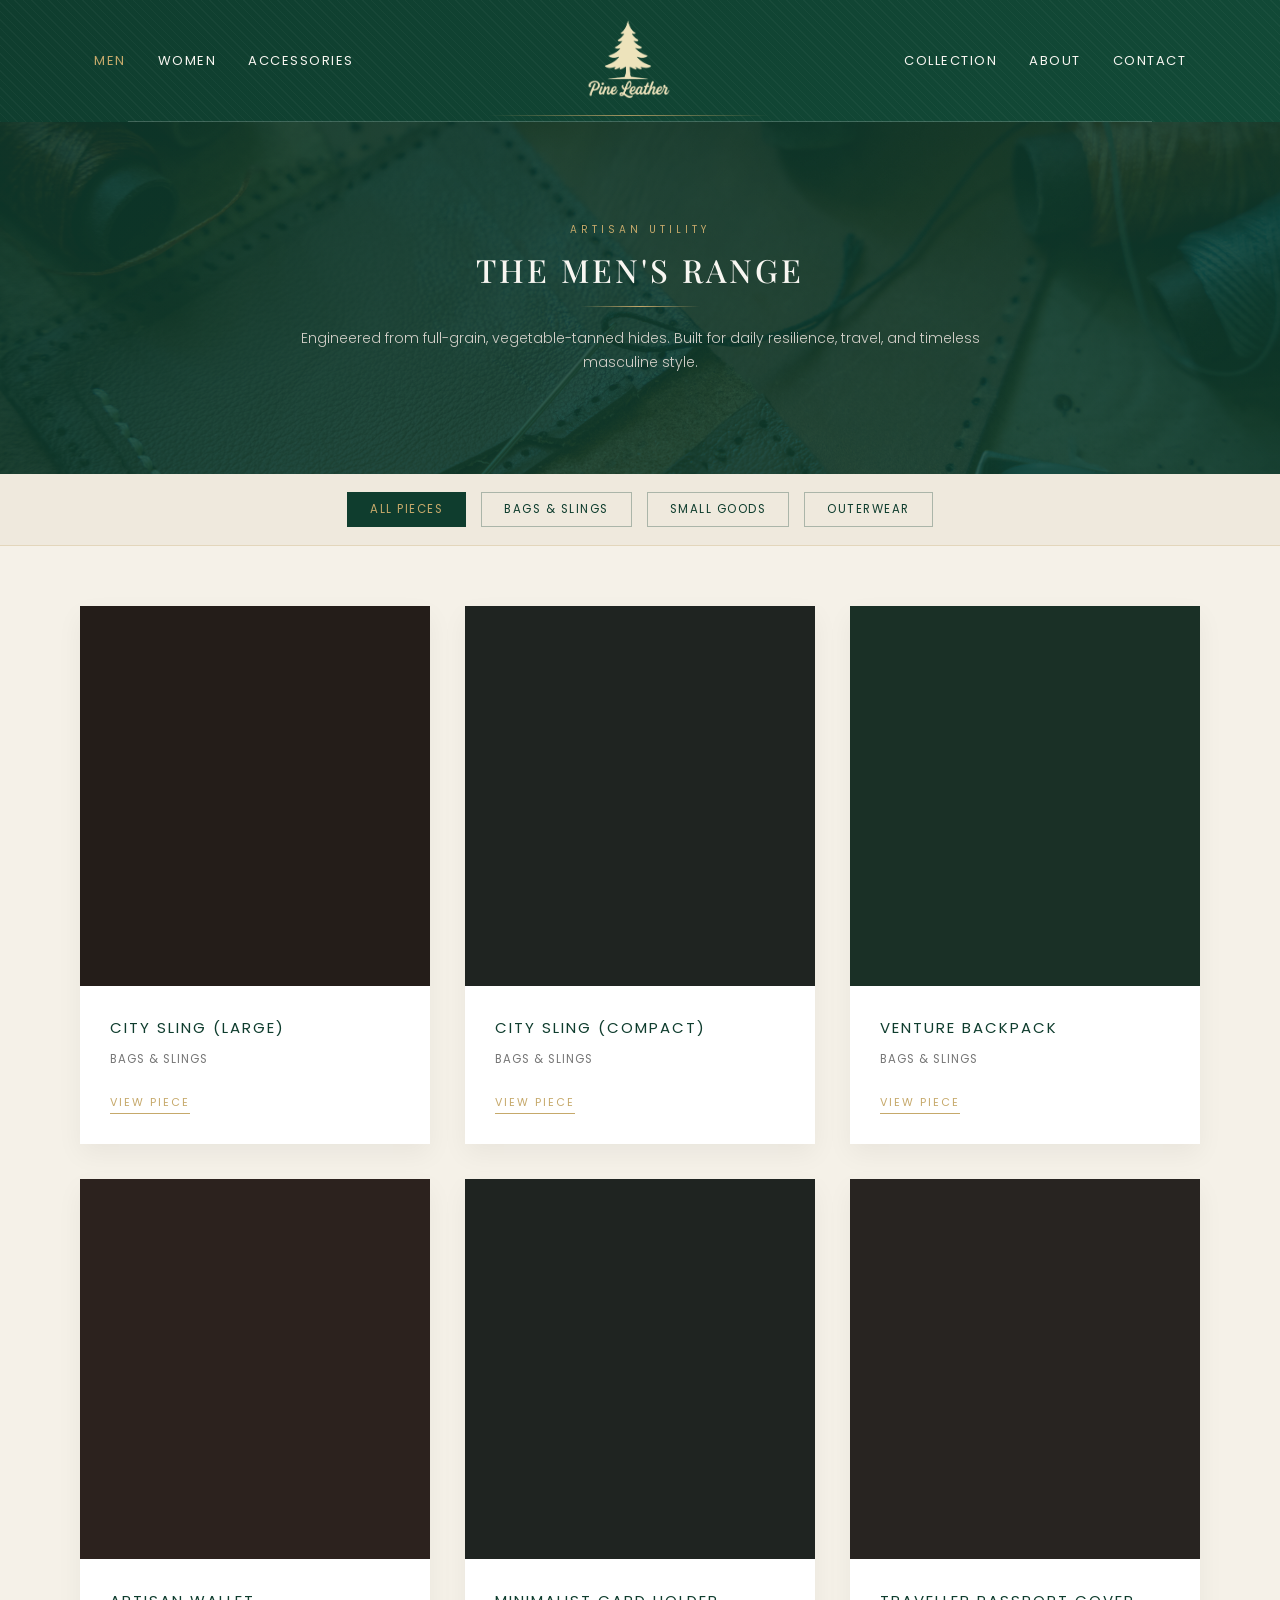
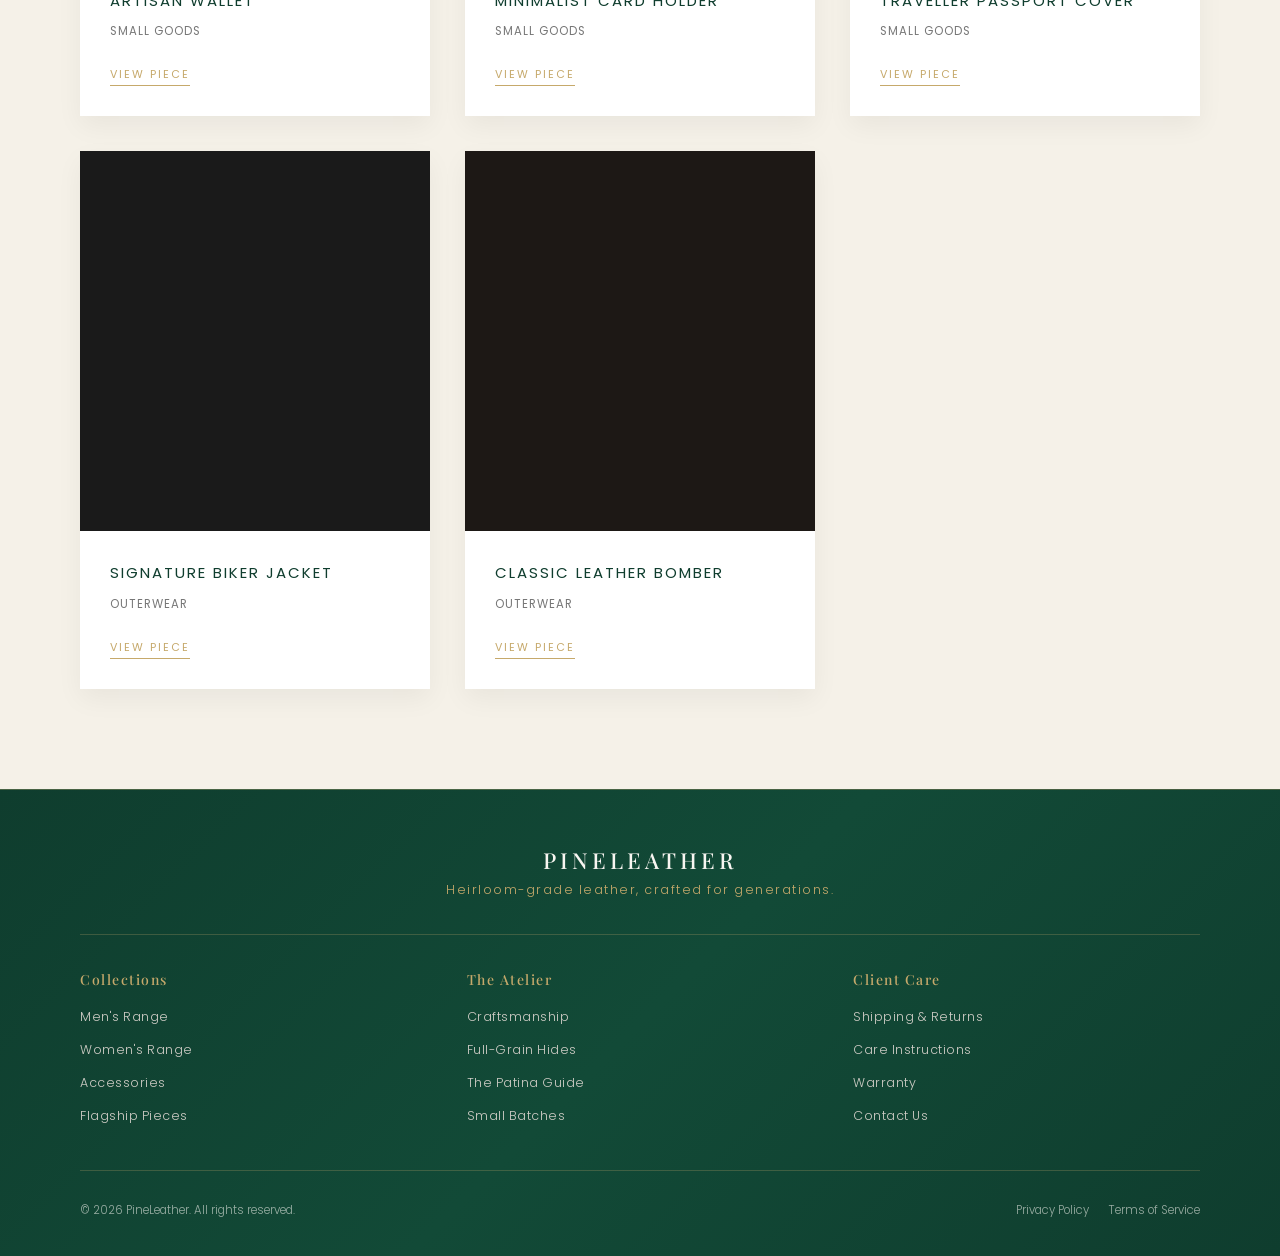
==== mens.html @ bf188aeb "Add files via upload" ====
<!DOCTYPE html>
<html lang="en">
<head>
    <meta charset="UTF-8">
    <title>Men's Collection | PineLeather</title>

    <!-- Favicon -->
    <link rel="icon" type="image/png" href="favicon.png">

    <!-- Google Fonts -->
    <link href="https://fonts.googleapis.com/css2?family=Playfair+Display:wght@500&family=Poppins:wght@300;400;500&display=swap" rel="stylesheet">

    <!-- CSS -->
    <link rel="stylesheet" href="style.css">
</head>
<body>

    <!-- NAVBAR WITH MEGA-MENUS -->
    <nav class="navbar">
        <div class="nav-left">
            <!-- Men Dropdown Menu -->
            <div class="nav-item-dropdown">
                <a href="mens.html" class="nav-main-link" style="color: #C6A96B;">Men</a>
                <div class="megamenu">
                    <div class="megamenu-container">
                        <div class="megamenu-col">
                            <h4>Bags & Slings</h4>
                            <ul>
                                <li><a href="mens.html">City Slings (Large & Compact)</a></li>
                                <li><a href="mens.html">Venture Backpacks</a></li>
                            </ul>
                        </div>
                        <div class="megamenu-col">
                            <h4>Small Goods</h4>
                            <ul>
                                <li><a href="mens.html">Artisan Wallets</a></li>
                                <li><a href="mens.html">Card Holders</a></li>
                                <li><a href="mens.html">Passport Covers</a></li>
                            </ul>
                        </div>
                        <div class="megamenu-col">
                            <h4>Outerwear</h4>
                            <ul>
                                <li><a href="mens.html">Signature Biker Jackets</a></li>
                                <li><a href="mens.html">Classic Bomber Jackets</a></li>
                            </ul>
                        </div>
                    </div>
                </div>
            </div>

            <!-- Women Dropdown Menu -->
            <div class="nav-item-dropdown">
                <a href="#" class="nav-main-link">Women</a>
                <div class="megamenu">
                    <div class="megamenu-container">
                        <div class="megamenu-col">
                            <h4>Bags & Purses</h4>
                            <ul>
                                <li><a href="#">City Slings (Compact)</a></li>
                                <li><a href="#">Leather Purses</a></li>
                                <li><a href="#">Evening Clutches</a></li>
                            </ul>
                        </div>
                        <div class="megamenu-col">
                            <h4>Accessories</h4>
                            <ul>
                                <li><a href="#">Leather Belts</a></li>
                                <li><a href="#">Keyrings & Charms</a></li>
                                <li><a href="#">Tech Sleeves</a></li>
                            </ul>
                        </div>
                        <div class="megamenu-col">
                            <h4>Collections</h4>
                            <ul>
                                <li><a href="#">The Voyage Edit</a></li>
                                <li><a href="#">Everyday Essentials</a></li>
                            </ul>
                        </div>
                    </div>
                </div>
            </div>

            <!-- Accessories Dropdown Menu -->
            <div class="nav-item-dropdown">
                <a href="#" class="nav-main-link">Accessories</a>
                <div class="megamenu">
                    <div class="megamenu-container">
                        <div class="megamenu-col">
                            <h4>Small Goods</h4>
                            <ul>
                                <li><a href="#">Artisan Wallets</a></li>
                                <li><a href="#">Card Holders</a></li>
                                <li><a href="#">Passport Covers</a></li>
                            </ul>
                        </div>
                        <div class="megamenu-col">
                            <h4>Hardware & Details</h4>
                            <ul>
                                <li><a href="#">Leather Belts</a></li>
                                <li><a href="#">Keyrings & Charms</a></li>
                                <li><a href="#">Tech Sleeves</a></li>
                            </ul>
                        </div>
                    </div>
                </div>
            </div>
        </div>

        <div class="nav-center">
            <a href="index.html"><img src="tralogo.png" class="logo"></a>
        </div>

        <div class="nav-right">
            <!-- Collections Dropdown Menu -->
            <div class="nav-item-dropdown">
                <a href="index.html" class="nav-main-link">Collection</a>
                <div class="megamenu">
                    <div class="megamenu-container">
                        <div class="megamenu-col">
                            <h4>Curated Worlds</h4>
                            <ul>
                                <li><a href="index.html">Travel & Voyage</a></li>
                                <li><a href="index.html">Work & Executive</a></li>
                                <li><a href="index.html">Everyday & Outerwear</a></li>
                            </ul>
                        </div>
                        <div class="megamenu-col">
                            <h4>Shop by Piece</h4>
                            <ul>
                                <li><a href="mens.html">Slings & Purses</a></li>
                                <li><a href="mens.html">Wallets & Small Goods</a></li>
                                <li><a href="mens.html">Jackets & Backpacks</a></li>
                            </ul>
                        </div>
                    </div>
                </div>
            </div>

            <a href="index.html" class="nav-main-link">About</a>
            <a href="index.html" class="nav-main-link">Contact</a>
        </div>
    </nav>

    <!-- CATEGORY HERO BANNER -->
    <header class="category-hero">
        <div class="category-hero-content">
            <span class="craft-subtitle">ARTISAN UTILITY</span>
            <h1 class="category-title">THE MEN'S RANGE</h1>
            <div class="motto-divider" style="margin: 15px auto 20px auto;"></div>
            <p>Engineered from full-grain, vegetable-tanned hides. Built for daily resilience, travel, and timeless masculine style.</p>
        </div>
    </header>

    <!-- FILTER BAR / SUB-NAVIGATION -->
    <div class="filter-bar">
        <div class="filter-container">
            <button class="filter-btn active" onclick="filterProducts('all', this)">All Pieces</button>
            <button class="filter-btn" onclick="filterProducts('bags', this)">Bags & Slings</button>
            <button class="filter-btn" onclick="filterProducts('small-goods', this)">Small Goods</button>
            <button class="filter-btn" onclick="filterProducts('outerwear', this)">Outerwear</button>
        </div>
    </div>

    <!-- MEN'S PRODUCTS CATALOG SECTION -->
    <section class="featured-section" style="padding-top: 60px;">
        <div class="mens-catalog-grid" id="productGrid">
            
            <!-- Item 1: City Sling Large -->
            <div class="product-card" data-category="bags">
                <div class="product-img-box" style="background-color: #241D19;"></div>
                <div class="product-info">
                    <h3>CITY SLING (LARGE)</h3>
                    <p class="product-cat">Bags & Slings</p>
                    <a href="#" class="product-link">View Piece</a>
                </div>
            </div>

            <!-- Item 2: City Sling Compact -->
            <div class="product-card" data-category="bags">
                <div class="product-img-box" style="background-color: #1F2421;"></div>
                <div class="product-info">
                    <h3>CITY SLING (COMPACT)</h3>
                    <p class="product-cat">Bags & Slings</p>
                    <a href="#" class="product-link">View Piece</a>
                </div>
            </div>

            <!-- Item 3: Venture Backpack -->
            <div class="product-card" data-category="bags">
                <div class="product-img-box" style="background-color: #1A3026;"></div>
                <div class="product-info">
                    <h3>VENTURE BACKPACK</h3>
                    <p class="product-cat">Bags & Slings</p>
                    <a href="#" class="product-link">View Piece</a>
                </div>
            </div>

            <!-- Item 4: Artisan Wallet -->
            <div class="product-card" data-category="small-goods">
                <div class="product-img-box" style="background-color: #2C221E;"></div>
                <div class="product-info">
                    <h3>ARTISAN WALLET</h3>
                    <p class="product-cat">Small Goods</p>
                    <a href="#" class="product-link">View Piece</a>
                </div>
            </div>

            <!-- Item 5: Card Holder -->
            <div class="product-card" data-category="small-goods">
                <div class="product-img-box" style="background-color: #1F2421;"></div>
                <div class="product-info">
                    <h3>MINIMALIST CARD HOLDER</h3>
                    <p class="product-cat">Small Goods</p>
                    <a href="#" class="product-link">View Piece</a>
                </div>
            </div>

            <!-- Item 6: Passport Cover -->
            <div class="product-card" data-category="small-goods">
                <div class="product-img-box" style="background-color: #282421;"></div>
                <div class="product-info">
                    <h3>TRAVELLER PASSPORT COVER</h3>
                    <p class="product-cat">Small Goods</p>
                    <a href="#" class="product-link">View Piece</a>
                </div>
            </div>

            <!-- Item 7: Signature Biker Jacket -->
            <div class="product-card" data-category="outerwear">
                <div class="product-img-box" style="background-color: #1A1A1A;"></div>
                <div class="product-info">
                    <h3>SIGNATURE BIKER JACKET</h3>
                    <p class="product-cat">Outerwear</p>
                    <a href="#" class="product-link">View Piece</a>
                </div>
            </div>

            <!-- Item 8: Classic Leather Bomber -->
            <div class="product-card" data-category="outerwear">
                <div class="product-img-box" style="background-color: #1D1815;"></div>
                <div class="product-info">
                    <h3>CLASSIC LEATHER BOMBER</h3>
                    <p class="product-cat">Outerwear</p>
                    <a href="#" class="product-link">View Piece</a>
                </div>
            </div>

        </div>
    </section>

    <!-- FOOTER -->
    <footer class="site-footer">
        <div class="footer-container">
            <div class="footer-brand-center">
                <h3 class="footer-brand-title">PINELEATHER</h3>
                <p class="footer-tagline">Heirloom-grade leather, crafted for generations.</p>
            </div>

            <div class="footer-divider"></div>

            <div class="footer-links-grid">
                <div class="footer-col">
                    <h4>Collections</h4>
                    <ul>
                        <li><a href="mens.html">Men's Range</a></li>
                        <li><a href="#">Women's Range</a></li>
                        <li><a href="#">Accessories</a></li>
                        <li><a href="index.html">Flagship Pieces</a></li>
                    </ul>
                </div>
                <div class="footer-col">
                    <h4>The Atelier</h4>
                    <ul>
                        <li><a href="index.html">Craftsmanship</a></li>
                        <li><a href="index.html">Full-Grain Hides</a></li>
                        <li><a href="index.html">The Patina Guide</a></li>
                        <li><a href="index.html">Small Batches</a></li>
                    </ul>
                </div>
                <div class="footer-col">
                    <h4>Client Care</h4>
                    <ul>
                        <li><a href="#">Shipping & Returns</a></li>
                        <li><a href="#">Care Instructions</a></li>
                        <li><a href="#">Warranty</a></li>
                        <li><a href="#">Contact Us</a></li>
                    </ul>
                </div>
            </div>

            <div class="footer-divider"></div>

            <div class="footer-bottom">
                <p>&copy; 2026 PineLeather. All rights reserved.</p>
                <div class="footer-legal-links">
                    <a href="#">Privacy Policy</a>
                    <a href="#">Terms of Service</a>
                </div>
            </div>
        </div>
    </footer>

    <!-- FILTER SCRIPT -->
    <script>
        function filterProducts(category, button) {
            const buttons = document.querySelectorAll('.filter-btn');
            buttons.forEach(btn => btn.classList.remove('active'));
            button.classList.add('active');

            const cards = document.querySelectorAll('.product-card');
            cards.forEach(card => {
                if (category === 'all' || card.getAttribute('data-category') === category) {
                    card.style.display = 'block';
                } else {
                    card.style.display = 'none';
                }
            });
        }
    </script>

</body>
</html>
---- style.css ----
body {
    margin: 0;
    font-family: 'Poppins', sans-serif;
    background-color: #F5F1E8; /* warm cream */
    color: #0F3D2E;
}

/* NAVBAR */
.navbar {
    display: flex;
    align-items: center;
    justify-content: space-between;
    padding: 12px 80px;
    
    /* Keeps navbar at the top while scrolling */
    position: sticky;
    top: 0;
    z-index: 1000;

    /* Emerald gradient base */
    background: linear-gradient(
        135deg,
        #0F3D2E 0%,
        #124A37 50%,
        #0F3D2E 100%
    );

    /* Subtle texture overlay */
    background-image:
        linear-gradient(135deg, #0F3D2E, #124A37),
        repeating-linear-gradient(
            45deg,
            rgba(255,255,255,0.03) 0px,
            rgba(255,255,255,0.03) 1px,
            transparent 1px,
            transparent 6px
        );

    background-blend-mode: overlay;
}

/* NAV LINKS */
.nav-main-link {
    margin: 0 14px;
    text-decoration: none;
    color: #F8F6F1; /* light cream text */
    font-size: 13px;
    letter-spacing: 1.5px;
    text-transform: uppercase;
    transition: all 0.3s ease;
    display: inline-block;
    padding: 8px 0;
}

.nav-main-link:hover {
    color: #C6A96B; /* soft gold hover */
}

/* LOGO */
.nav-center {
    text-align: center;
    position: relative;
}

.logo {
    width: 125px; /* Midpoint between 100px and 150px */
    display: block;
    margin: -9px auto; /* Locks the navbar to its original height */

    /* Gold / cream tint applied */
    filter: brightness(0) invert(85%) sepia(20%) saturate(300%) hue-rotate(10deg);
}

/* GOLD LINE UNDER LOGO */
.nav-center::after {
    content: "";
    position: absolute;
    left: 50%;
    transform: translateX(-50%);
    bottom: -6px;

    width: 280px;
    height: 1px;

    background: linear-gradient(
        to right,
        transparent,
        #C6A96B,
        transparent
    );

    opacity: 0.8;
}

/* SUBTLE DIVIDER */
.navbar::after {
    content: "";
    position: absolute;
    left: 10%;
    right: 10%;
    bottom: 0;
    height: 1px;
    background-color: rgba(255, 255, 255, 0.2);
}

/* LUXURY MEGAMENU STYLING */
.nav-item-dropdown {
    position: relative;
    display: inline-block;
}

.megamenu {
    position: absolute;
    top: 100%;
    left: 0;
    transform: translateY(10px);
    width: 520px;
    background: linear-gradient(
        135deg,
        #0F3D2E 0%,
        #124A37 100%
    );
    border: 1px solid rgba(198, 169, 107, 0.35);
    box-shadow: 0 20px 40px rgba(0, 0, 0, 0.4);
    padding: 30px;
    opacity: 0;
    visibility: hidden;
    transition: all 0.35s ease;
    z-index: 2000;
}

.nav-right .nav-item-dropdown .megamenu {
    left: auto;
    right: 0;
}

.nav-item-dropdown:hover .megamenu {
    opacity: 1;
    visibility: visible;
    transform: translateY(0);
}

.megamenu-container {
    display: flex;
    justify-content: space-between;
    gap: 30px;
    text-align: left;
}

.megamenu-col {
    flex: 1;
}

/* Megamenu header font set to Poppins for natural looking & symbol */
.megamenu-col h4 {
    font-family: 'Poppins', sans-serif;
    font-weight: 500;
    font-size: 12px;
    letter-spacing: 1px;
    color: #C6A96B;
    margin: 0 0 12px 0;
    text-transform: uppercase;
}

.megamenu-col ul {
    list-style: none;
    padding: 0;
    margin: 0;
}

.megamenu-col ul li {
    margin-bottom: 8px;
}

.megamenu-col ul li a {
    text-decoration: none;
    color: #F8F6F1;
    font-size: 12px;
    letter-spacing: 0.5px;
    font-weight: 300;
    transition: color 0.3s ease;
    display: block;
}

.megamenu-col ul li a:hover {
    color: #C6A96B;
}

/* BANNER SLIDER */
.banner-space {
    height: 80vh; /* approx 1920x800 feel */
    background-color: #000;
    position: relative;
    overflow: hidden;
}

.slider-track {
    display: flex;
    width: 100%;
    height: 100%;
    transition: transform 0.7s ease-in-out;
}

.slide {
    min-width: 100%;
    height: 100%;
}

.slide img {
    width: 100%;
    height: 100%;
    object-fit: cover;
    display: block;
}

/* SLIDER ARROWS */
.slider-btn {
    position: absolute;
    top: 50%;
    transform: translateY(-50%);
    background-color: rgba(15, 61, 46, 0.65);
    color: #F8F6F1;
    border: 1px solid rgba(198, 169, 107, 0.5);
    width: 44px;
    height: 44px;
    cursor: pointer;
    font-size: 18px;
    transition: all 0.3s ease;
    z-index: 10;
}

.slider-btn:hover {
    background-color: #C6A96B;
    color: #0F3D2E;
}

.slider-btn.prev {
    left: 25px;
}

.slider-btn.next {
    right: 25px;
}

/* SLIDER DOTS */
.slider-dots {
    position: absolute;
    bottom: 22px;
    left: 50%;
    transform: translateX(-50%);
    display: flex;
    gap: 12px;
    z-index: 10;
}

.dot {
    width: 10px;
    height: 10px;
    border-radius: 50%;
    background-color: rgba(248, 246, 241, 0.4);
    border: 1px solid #C6A96B;
    cursor: pointer;
    transition: all 0.3s ease;
}

.dot.active,
.dot:hover {
    background-color: #C6A96B;
    transform: scale(1.2);
}

/* STATIC LEATHER BANNER SECTION */
.leather-section {
    padding: 140px 20px;
    margin-top: 40px;
    
    background: linear-gradient(rgba(0, 0, 0, 0.45), rgba(0, 0, 0, 0.45)),
                url('leather-bg.jpg') center/cover no-repeat;

    display: flex;
    justify-content: center;
    align-items: center;
}

/* WHITE BOX */
.leather-box {
    background: #ffffff;
    padding: 40px 50px;
    max-width: 600px;
    text-align: center;
    box-shadow: 0 10px 30px rgba(0, 0, 0, 0.08);
}

/* HEADING */
.leather-box h2 {
    font-family: 'Poppins', sans-serif;
    font-weight: 400;
    font-size: 26px;
    letter-spacing: 3px;
    margin-bottom: 15px;
    color: #0F3D2E;
}

/* LINE */
.leather-line {
    width: 60px;
    height: 1px;
    background-color: #C6A96B;
    margin: 0 auto 20px auto;
}

/* PARAGRAPH */
.leather-box p {
    font-size: 14px;
    color: #555;
    line-height: 1.7;
}

/* MOTTO & 3-PILLAR CRAFTSMANSHIP SECTION */
.craft-section {
    padding: 80px 80px;
    background-color: #F5F1E8;
    text-align: center;
}

.craft-header {
    margin-bottom: 50px;
}

.craft-subtitle {
    display: block;
    font-size: 10px;
    letter-spacing: 4px;
    color: #C6A96B;
    margin-bottom: 10px;
    text-transform: uppercase;
}

.motto-title {
    font-family: 'Playfair Display', serif;
    font-weight: 500;
    font-size: 24px;
    letter-spacing: 3px;
    color: #0F3D2E;
    margin: 0 0 16px 0;
}

.motto-divider {
    width: 120px;
    height: 1px;
    margin: 0 auto;
    background: linear-gradient(
        to right,
        transparent,
        #C6A96B,
        transparent
    );
}

.pillars-grid {
    display: flex;
    justify-content: center;
    align-items: stretch;
    max-width: 1100px;
    margin: 0 auto;
}

.pillar {
    flex: 1;
    padding: 10px 45px;
    position: relative;
}

.pillar:not(:last-child)::after {
    content: "";
    position: absolute;
    right: 0;
    top: 15%;
    bottom: 15%;
    width: 1px;
    background-color: rgba(198, 169, 107, 0.45);
}

.pillar-num {
    display: block;
    font-family: 'Playfair Display', serif;
    font-size: 18px;
    color: #C6A96B;
    letter-spacing: 2px;
    margin-bottom: 12px;
}

.pillar h3 {
    font-family: 'Poppins', sans-serif;
    font-weight: 400;
    font-size: 14px;
    letter-spacing: 2px;
    color: #0F3D2E;
    margin: 0 0 12px 0;
}

.pillar p {
    font-size: 13px;
    color: #555;
    line-height: 1.7;
    margin: 0;
    font-weight: 300;
}

/* FEATURED COLLECTIONS SECTION */
.collections-section {
    padding: 90px 80px;
    background-color: #F8F5EE;
    text-align: center;
}

.collections-header {
    margin-bottom: 55px;
}

.collections-grid {
    display: flex;
    justify-content: center;
    gap: 30px;
    max-width: 1150px;
    margin: 0 auto;
}

.collection-card {
    flex: 1;
    height: 520px;
    position: relative;
    overflow: hidden;
    box-shadow: 0 12px 30px rgba(0, 0, 0, 0.08);
    cursor: pointer;
}

.collection-img-box {
    width: 100%;
    height: 100%;
    position: relative;
    transition: transform 0.6s ease;
}

.collection-card:hover .collection-img-box {
    transform: scale(1.04);
}

.collection-img-box img {
    width: 100%;
    height: 100%;
    object-fit: cover;
    display: block;
}

.collection-card::after {
    content: "";
    position: absolute;
    inset: 0;
    background: linear-gradient(
        to top,
        rgba(15, 61, 46, 0.85) 0%,
        rgba(15, 61, 46, 0.2) 60%,
        transparent 100%
    );
}

.collection-overlay-content {
    position: absolute;
    bottom: 0;
    left: 0;
    right: 0;
    padding: 35px;
    z-index: 2;
    text-align: left;
}

.collection-overlay-content h3 {
    font-family: 'Playfair Display', serif;
    font-weight: 500;
    font-size: 21px;
    letter-spacing: 1.5px;
    color: #F8F6F1;
    margin: 0 0 14px 0;
}

.collection-link {
    display: inline-block;
    font-size: 11px;
    letter-spacing: 2px;
    text-transform: uppercase;
    color: #C6A96B;
    text-decoration: none;
    transition: color 0.3s ease;
}

.collection-link:hover {
    color: #F8F6F1;
}

/* FEATURED PRODUCTS SECTION */
.featured-section {
    padding: 90px 80px 100px 80px;
    background-color: #F5F1E8;
    text-align: center;
}

.featured-header {
    margin-bottom: 60px;
}

.product-grid {
    display: flex;
    justify-content: center;
    gap: 35px;
    max-width: 1150px;
    margin: 0 auto;
}

.product-card {
    flex: 1;
    background: #ffffff;
    box-shadow: 0 10px 25px rgba(0, 0, 0, 0.05);
    text-align: left;
    transition: transform 0.4s ease;
}

.product-card:hover {
    transform: translateY(-6px);
}

.product-img-box {
    width: 100%;
    height: 380px;
    position: relative;
    overflow: hidden;
}

.product-img-box img {
    width: 100%;
    height: 100%;
    object-fit: cover;
    display: block;
}

.product-info {
    padding: 30px;
}

.product-info h3 {
    font-family: 'Poppins', sans-serif;
    font-weight: 400;
    font-size: 15px;
    letter-spacing: 2px;
    color: #0F3D2E;
    margin: 0 0 6px 0;
}

.product-cat {
    font-size: 11.5px;
    color: #777;
    letter-spacing: 1px;
    margin-bottom: 20px;
    text-transform: uppercase;
}

.product-link {
    display: inline-block;
    font-size: 11px;
    letter-spacing: 2px;
    text-transform: uppercase;
    color: #C6A96B;
    text-decoration: none;
    border-bottom: 1px solid #C6A96B;
    padding-bottom: 2px;
    transition: color 0.3s ease;
}

.product-link:hover {
    color: #0F3D2E;
}

/* VIEW ALL COLLECTIONS BUTTON */
.view-all-Wrapper {
    margin-top: 65px;
}

.btn-collections {
    display: inline-block;
    padding: 15px 42px;
    font-size: 11.5px;
    letter-spacing: 2.5px;
    text-transform: uppercase;
    text-decoration: none;
    color: #0F3D2E;
    border: 1px solid #0F3D2E;
    background-color: transparent;
    transition: all 0.35s ease;
}

.btn-collections:hover {
    background-color: #0F3D2E;
    color: #C6A96B;
    border-color: #0F3D2E;
}

/* MAGAZINE-STYLE EDITORIAL SPLIT SECTION */
.editorial-section {
    padding: 110px 80px;
    background-color: #F8F5EE;
}

.editorial-container {
    display: flex;
    align-items: center;
    gap: 70px;
    max-width: 1150px;
    margin: 0 auto;
}

.editorial-image {
    flex: 1.1;
    height: 460px;
    position: relative;
    overflow: hidden;
    box-shadow: 0 15px 35px rgba(0, 0, 0, 0.08);
}

.editorial-image img {
    width: 100%;
    height: 100%;
    object-fit: cover;
    display: block;
}

.editorial-content {
    flex: 1;
    text-align: left;
}

.editorial-title {
    font-family: 'Playfair Display', serif;
    font-weight: 500;
    font-size: 25px;
    line-height: 1.4;
    letter-spacing: 2.5px;
    color: #0F3D2E;
    margin: 0 0 20px 0;
}

.editorial-line {
    width: 65px;
    height: 1px;
    background-color: #C6A96B;
    margin-bottom: 24px;
}

.editorial-content p {
    font-size: 13.5px;
    color: #555;
    line-height: 1.8;
    font-weight: 300;
    margin: 0 0 18px 0;
}

.editorial-link {
    display: inline-block;
    margin-top: 10px;
    font-size: 11px;
    letter-spacing: 2px;
    text-transform: uppercase;
    color: #0F3D2E;
    text-decoration: none;
    border-bottom: 1px solid #C6A96B;
    padding-bottom: 4px;
    transition: color 0.3s ease;
}

.editorial-link:hover {
    color: #C6A96B;
}

/* MAGAZINE CORE VALUES & BORDERLESS MANIFESTO SECTION (DARK FINISH) */
.manifesto-section {
    padding: 120px 80px;
    background-color: #151210; /* Rich dark/black luxury tone */
    text-align: center;
    border-top: 1px solid rgba(198, 169, 107, 0.2);
}

.manifesto-container {
    max-width: 1150px;
    margin: 0 auto;
}

.manifesto-grid {
    display: flex;
    justify-content: space-between;
    gap: 40px;
    text-align: left;
}

.manifesto-item {
    flex: 1;
    background: transparent;
}

.manifesto-img-box {
    width: 100%;
    height: 320px;
    position: relative;
    overflow: hidden;
    margin-bottom: 22px;
    box-shadow: 0 15px 30px rgba(0, 0, 0, 0.4);
}

.manifesto-img-box img {
    width: 100%;
    height: 100%;
    object-fit: cover;
    display: block;
}

.manifesto-content {
    padding: 0 5px;
}

.manifesto-num {
    display: block;
    font-family: 'Playfair Display', serif;
    font-size: 17px;
    color: #C6A96B;
    margin-bottom: 6px;
    font-weight: 500;
}

.manifesto-link {
    text-decoration: none;
    display: inline-block;
}

.manifesto-content h3 {
    font-family: 'Playfair Display', serif;
    font-weight: 500;
    font-size: 17px;
    letter-spacing: 1.5px;
    color: #F8F6F1;
    margin: 0 0 10px 0;
    transition: color 0.3s ease;
}

.manifesto-content h3:hover {
    color: #C6A96B;
}

.arrow {
    color: #C6A96B;
    font-size: 15px;
    display: inline-block;
    transition: transform 0.3s ease;
}

.manifesto-link:hover .arrow {
    transform: translate(2px, -2px);
}

.manifesto-content p {
    font-size: 13px;
    color: #B5B0A8;
    line-height: 1.7;
    font-weight: 300;
    margin: 0;
}

/* COMPACT EMERALD FOOTER BOOKEND */
.site-footer {
    background: linear-gradient(
        135deg,
        #0F3D2E 0%,
        #124A37 50%,
        #0F3D2E 100%
    );
    color: #F8F6F1;
    padding: 55px 80px 25px 80px;
    border-top: 1px solid rgba(198, 169, 107, 0.3);
}

.footer-container {
    max-width: 1150px;
    margin: 0 auto;
}

.footer-brand-center {
    text-align: center;
    margin-bottom: 35px;
}

.footer-brand-title {
    font-family: 'Playfair Display', serif;
    font-weight: 500;
    font-size: 22px;
    letter-spacing: 4px;
    color: #F8F6F1;
    margin: 0 0 6px 0;
}

.footer-tagline {
    font-size: 12.5px;
    color: #C6A96B;
    letter-spacing: 1.5px;
    margin: 0;
    font-weight: 300;
}

.footer-divider {
    width: 100%;
    height: 1px;
    background: rgba(198, 169, 107, 0.25);
}

.footer-links-grid {
    display: flex;
    justify-content: space-between;
    gap: 40px;
    margin: 35px 0;
}

.footer-col {
    flex: 1;
}

.footer-col h4 {
    font-family: 'Playfair Display', serif;
    font-weight: 500;
    font-size: 14px;
    letter-spacing: 1.5px;
    color: #C6A96B;
    margin: 0 0 14px 0;
}

.footer-col ul {
    list-style: none;
    padding: 0;
    margin: 0;
}

.footer-col ul li {
    margin-bottom: 8px;
}

.footer-col ul li a {
    text-decoration: none;
    color: #D1CEC7;
    font-size: 12.5px;
    letter-spacing: 0.5px;
    font-weight: 300;
    transition: color 0.3s ease;
}

.footer-col ul li a:hover {
    color: #C6A96B;
}

.footer-bottom {
    display: flex;
    justify-content: space-between;
    align-items: center;
    padding-top: 20px;
    font-size: 11.5px;
    color: rgba(248, 246, 241, 0.6);
    font-weight: 300;
}

.footer-legal-links {
    display: flex;
    gap: 20px;
}

.footer-legal-links a {
    text-decoration: none;
    color: rgba(248, 246, 241, 0.6);
    transition: color 0.3s ease;
}

.footer-legal-links a:hover {
    color: #C6A96B;
}

/* CATEGORY PAGE HERO BANNER */
.category-hero {
    padding: 100px 20px;
    background: linear-gradient(rgba(15, 61, 46, 0.85), rgba(15, 61, 46, 0.85)),
                url('leather-bg.jpg') center/cover no-repeat;
    text-align: center;
    color: #F8F6F1;
}

.category-hero-content {
    max-width: 700px;
    margin: 0 auto;
}

.category-title {
    font-family: 'Playfair Display', serif;
    font-weight: 500;
    font-size: 32px;
    letter-spacing: 3px;
    color: #F8F6F1;
    margin: 0;
}

.category-hero-content p {
    font-size: 14px;
    color: #D1CEC7;
    font-weight: 300;
    line-height: 1.7;
    margin: 0;
}

/* FILTER SUB-NAVIGATION BAR */
.filter-bar {
    background-color: #EFE9DD;
    border-bottom: 1px solid rgba(198, 169, 107, 0.3);
    padding: 18px 0;
    text-align: center;
}

.filter-container {
    display: flex;
    justify-content: center;
    gap: 15px;
    max-width: 1150px;
    margin: 0 auto;
    padding: 0 20px;
    flex-wrap: wrap;
}

.filter-btn {
    background-color: transparent;
    border: 1px solid rgba(15, 61, 46, 0.3);
    color: #0F3D2E;
    padding: 8px 22px;
    font-size: 11.5px;
    letter-spacing: 1.5px;
    text-transform: uppercase;
    cursor: pointer;
    font-family: 'Poppins', sans-serif;
    transition: all 0.3s ease;
}

.filter-btn:hover,
.filter-btn.active {
    background-color: #0F3D2E;
    color: #C6A96B;
    border-color: #0F3D2E;
}

/* TRUE CSS GRID FOR CATEGORY PAGES */
.mens-catalog-grid {
    display: grid;
    grid-template-columns: repeat(3, 1fr);
    gap: 35px;
    max-width: 1150px;
    margin: 0 auto;
}

@media (max-width: 900px) {
    .mens-catalog-grid {
        grid-template-columns: repeat(2, 1fr);
    }
}

@media (max-width: 600px) {
    .mens-catalog-grid {
        grid-template-columns: 1fr;
    }
}
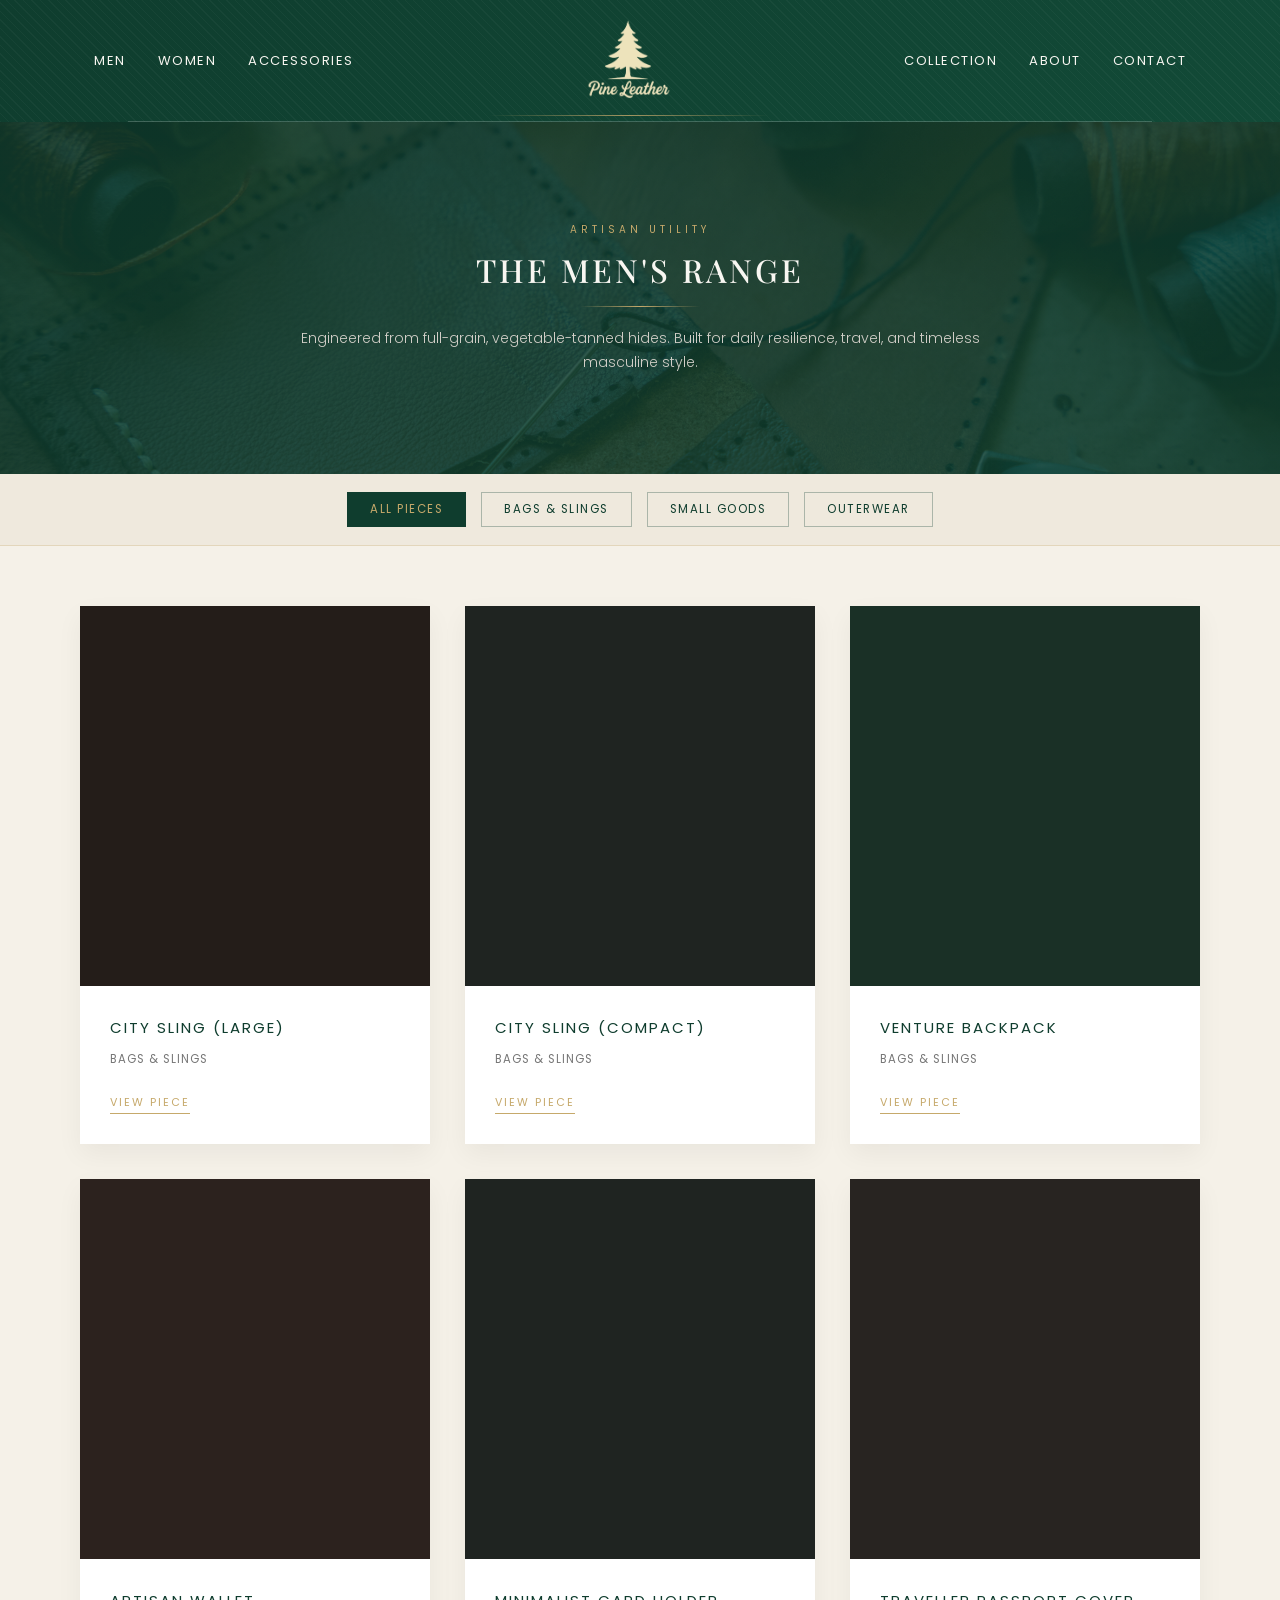
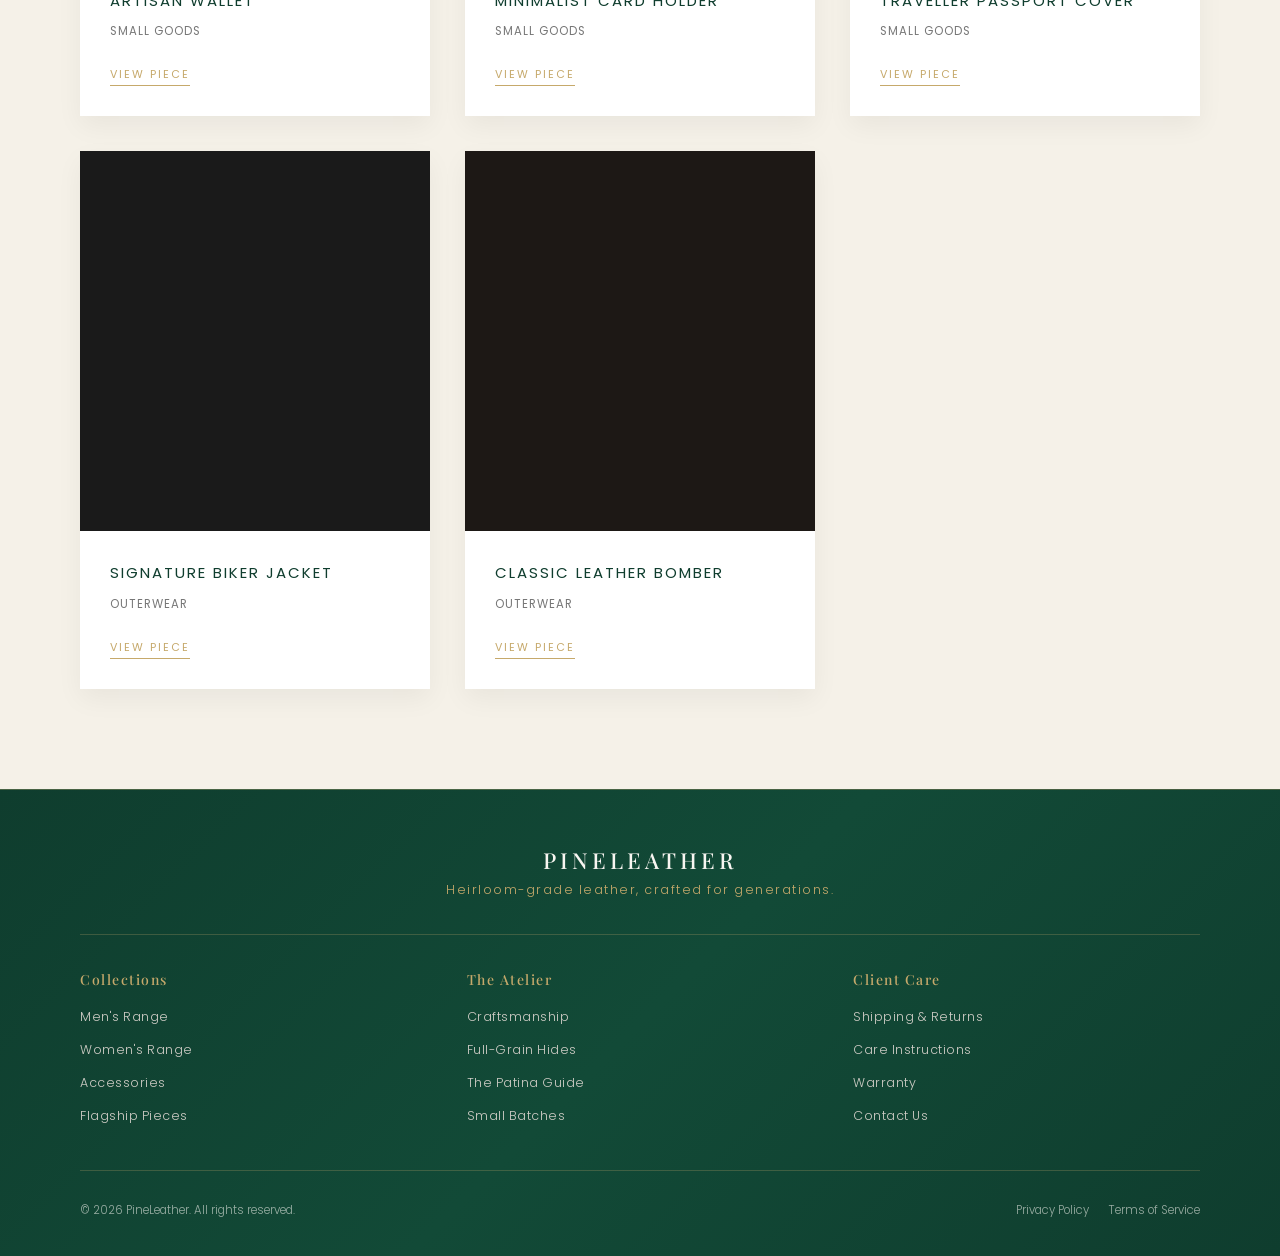
==== commit 1c21e035: "Add files via upload" ====
--- a/mens.html
+++ b/mens.html
@@ -15,132 +15,8 @@
 </head>
 <body>
 
-    <!-- NAVBAR WITH MEGA-MENUS -->
-    <nav class="navbar">
-        <div class="nav-left">
-            <!-- Men Dropdown Menu -->
-            <div class="nav-item-dropdown">
-                <a href="mens.html" class="nav-main-link" style="color: #C6A96B;">Men</a>
-                <div class="megamenu">
-                    <div class="megamenu-container">
-                        <div class="megamenu-col">
-                            <h4>Bags & Slings</h4>
-                            <ul>
-                                <li><a href="mens.html">City Slings (Large & Compact)</a></li>
-                                <li><a href="mens.html">Venture Backpacks</a></li>
-                            </ul>
-                        </div>
-                        <div class="megamenu-col">
-                            <h4>Small Goods</h4>
-                            <ul>
-                                <li><a href="mens.html">Artisan Wallets</a></li>
-                                <li><a href="mens.html">Card Holders</a></li>
-                                <li><a href="mens.html">Passport Covers</a></li>
-                            </ul>
-                        </div>
-                        <div class="megamenu-col">
-                            <h4>Outerwear</h4>
-                            <ul>
-                                <li><a href="mens.html">Signature Biker Jackets</a></li>
-                                <li><a href="mens.html">Classic Bomber Jackets</a></li>
-                            </ul>
-                        </div>
-                    </div>
-                </div>
-            </div>
-
-            <!-- Women Dropdown Menu -->
-            <div class="nav-item-dropdown">
-                <a href="#" class="nav-main-link">Women</a>
-                <div class="megamenu">
-                    <div class="megamenu-container">
-                        <div class="megamenu-col">
-                            <h4>Bags & Purses</h4>
-                            <ul>
-                                <li><a href="#">City Slings (Compact)</a></li>
-                                <li><a href="#">Leather Purses</a></li>
-                                <li><a href="#">Evening Clutches</a></li>
-                            </ul>
-                        </div>
-                        <div class="megamenu-col">
-                            <h4>Accessories</h4>
-                            <ul>
-                                <li><a href="#">Leather Belts</a></li>
-                                <li><a href="#">Keyrings & Charms</a></li>
-                                <li><a href="#">Tech Sleeves</a></li>
-                            </ul>
-                        </div>
-                        <div class="megamenu-col">
-                            <h4>Collections</h4>
-                            <ul>
-                                <li><a href="#">The Voyage Edit</a></li>
-                                <li><a href="#">Everyday Essentials</a></li>
-                            </ul>
-                        </div>
-                    </div>
-                </div>
-            </div>
-
-            <!-- Accessories Dropdown Menu -->
-            <div class="nav-item-dropdown">
-                <a href="#" class="nav-main-link">Accessories</a>
-                <div class="megamenu">
-                    <div class="megamenu-container">
-                        <div class="megamenu-col">
-                            <h4>Small Goods</h4>
-                            <ul>
-                                <li><a href="#">Artisan Wallets</a></li>
-                                <li><a href="#">Card Holders</a></li>
-                                <li><a href="#">Passport Covers</a></li>
-                            </ul>
-                        </div>
-                        <div class="megamenu-col">
-                            <h4>Hardware & Details</h4>
-                            <ul>
-                                <li><a href="#">Leather Belts</a></li>
-                                <li><a href="#">Keyrings & Charms</a></li>
-                                <li><a href="#">Tech Sleeves</a></li>
-                            </ul>
-                        </div>
-                    </div>
-                </div>
-            </div>
-        </div>
-
-        <div class="nav-center">
-            <a href="index.html"><img src="tralogo.png" class="logo"></a>
-        </div>
-
-        <div class="nav-right">
-            <!-- Collections Dropdown Menu -->
-            <div class="nav-item-dropdown">
-                <a href="index.html" class="nav-main-link">Collection</a>
-                <div class="megamenu">
-                    <div class="megamenu-container">
-                        <div class="megamenu-col">
-                            <h4>Curated Worlds</h4>
-                            <ul>
-                                <li><a href="index.html">Travel & Voyage</a></li>
-                                <li><a href="index.html">Work & Executive</a></li>
-                                <li><a href="index.html">Everyday & Outerwear</a></li>
-                            </ul>
-                        </div>
-                        <div class="megamenu-col">
-                            <h4>Shop by Piece</h4>
-                            <ul>
-                                <li><a href="mens.html">Slings & Purses</a></li>
-                                <li><a href="mens.html">Wallets & Small Goods</a></li>
-                                <li><a href="mens.html">Jackets & Backpacks</a></li>
-                            </ul>
-                        </div>
-                    </div>
-                </div>
-            </div>
-
-            <a href="index.html" class="nav-main-link">About</a>
-            <a href="index.html" class="nav-main-link">Contact</a>
-        </div>
-    </nav>
+    <!-- 1. HEADER POCKET -->
+    <div id="site-header"></div>
 
     <!-- CATEGORY HERO BANNER -->
     <header class="category-hero">
@@ -168,7 +44,9 @@
             
             <!-- Item 1: City Sling Large -->
             <div class="product-card" data-category="bags">
-                <div class="product-img-box" style="background-color: #241D19;"></div>
+                <div class="product-img-box" style="background-color: #241D19;">
+                    <!-- <img src="sling-large.jpg" alt="City Sling Large"> -->
+                </div>
                 <div class="product-info">
                     <h3>CITY SLING (LARGE)</h3>
                     <p class="product-cat">Bags & Slings</p>
@@ -178,7 +56,9 @@
 
             <!-- Item 2: City Sling Compact -->
             <div class="product-card" data-category="bags">
-                <div class="product-img-box" style="background-color: #1F2421;"></div>
+                <div class="product-img-box" style="background-color: #1F2421;">
+                    <!-- <img src="sling-compact.jpg" alt="City Sling Compact"> -->
+                </div>
                 <div class="product-info">
                     <h3>CITY SLING (COMPACT)</h3>
                     <p class="product-cat">Bags & Slings</p>
@@ -188,7 +68,9 @@
 
             <!-- Item 3: Venture Backpack -->
             <div class="product-card" data-category="bags">
-                <div class="product-img-box" style="background-color: #1A3026;"></div>
+                <div class="product-img-box" style="background-color: #1A3026;">
+                    <!-- <img src="backpack.jpg" alt="Venture Backpack"> -->
+                </div>
                 <div class="product-info">
                     <h3>VENTURE BACKPACK</h3>
                     <p class="product-cat">Bags & Slings</p>
@@ -198,7 +80,9 @@
 
             <!-- Item 4: Artisan Wallet -->
             <div class="product-card" data-category="small-goods">
-                <div class="product-img-box" style="background-color: #2C221E;"></div>
+                <div class="product-img-box" style="background-color: #2C221E;">
+                    <!-- <img src="wallet.jpg" alt="Artisan Wallet"> -->
+                </div>
                 <div class="product-info">
                     <h3>ARTISAN WALLET</h3>
                     <p class="product-cat">Small Goods</p>
@@ -208,7 +92,9 @@
 
             <!-- Item 5: Card Holder -->
             <div class="product-card" data-category="small-goods">
-                <div class="product-img-box" style="background-color: #1F2421;"></div>
+                <div class="product-img-box" style="background-color: #1F2421;">
+                    <!-- <img src="cardholder.jpg" alt="Card Holder"> -->
+                </div>
                 <div class="product-info">
                     <h3>MINIMALIST CARD HOLDER</h3>
                     <p class="product-cat">Small Goods</p>
@@ -218,7 +104,9 @@
 
             <!-- Item 6: Passport Cover -->
             <div class="product-card" data-category="small-goods">
-                <div class="product-img-box" style="background-color: #282421;"></div>
+                <div class="product-img-box" style="background-color: #282421;">
+                    <!-- <img src="passport.jpg" alt="Passport Cover"> -->
+                </div>
                 <div class="product-info">
                     <h3>TRAVELLER PASSPORT COVER</h3>
                     <p class="product-cat">Small Goods</p>
@@ -228,7 +116,9 @@
 
             <!-- Item 7: Signature Biker Jacket -->
             <div class="product-card" data-category="outerwear">
-                <div class="product-img-box" style="background-color: #1A1A1A;"></div>
+                <div class="product-img-box" style="background-color: #1A1A1A;">
+                    <!-- <img src="jacket.jpg" alt="Signature Biker Jacket"> -->
+                </div>
                 <div class="product-info">
                     <h3>SIGNATURE BIKER JACKET</h3>
                     <p class="product-cat">Outerwear</p>
@@ -238,7 +128,9 @@
 
             <!-- Item 8: Classic Leather Bomber -->
             <div class="product-card" data-category="outerwear">
-                <div class="product-img-box" style="background-color: #1D1815;"></div>
+                <div class="product-img-box" style="background-color: #1D1815;">
+                    <!-- <img src="bomber.jpg" alt="Classic Leather Bomber"> -->
+                </div>
                 <div class="product-info">
                     <h3>CLASSIC LEATHER BOMBER</h3>
                     <p class="product-cat">Outerwear</p>
@@ -249,59 +141,10 @@
         </div>
     </section>
 
-    <!-- FOOTER -->
-    <footer class="site-footer">
-        <div class="footer-container">
-            <div class="footer-brand-center">
-                <h3 class="footer-brand-title">PINELEATHER</h3>
-                <p class="footer-tagline">Heirloom-grade leather, crafted for generations.</p>
-            </div>
+    <!-- 2. FOOTER POCKET -->
+    <div id="site-footer"></div>
 
-            <div class="footer-divider"></div>
-
-            <div class="footer-links-grid">
-                <div class="footer-col">
-                    <h4>Collections</h4>
-                    <ul>
-                        <li><a href="mens.html">Men's Range</a></li>
-                        <li><a href="#">Women's Range</a></li>
-                        <li><a href="#">Accessories</a></li>
-                        <li><a href="index.html">Flagship Pieces</a></li>
-                    </ul>
-                </div>
-                <div class="footer-col">
-                    <h4>The Atelier</h4>
-                    <ul>
-                        <li><a href="index.html">Craftsmanship</a></li>
-                        <li><a href="index.html">Full-Grain Hides</a></li>
-                        <li><a href="index.html">The Patina Guide</a></li>
-                        <li><a href="index.html">Small Batches</a></li>
-                    </ul>
-                </div>
-                <div class="footer-col">
-                    <h4>Client Care</h4>
-                    <ul>
-                        <li><a href="#">Shipping & Returns</a></li>
-                        <li><a href="#">Care Instructions</a></li>
-                        <li><a href="#">Warranty</a></li>
-                        <li><a href="#">Contact Us</a></li>
-                    </ul>
-                </div>
-            </div>
-
-            <div class="footer-divider"></div>
-
-            <div class="footer-bottom">
-                <p>&copy; 2026 PineLeather. All rights reserved.</p>
-                <div class="footer-legal-links">
-                    <a href="#">Privacy Policy</a>
-                    <a href="#">Terms of Service</a>
-                </div>
-            </div>
-        </div>
-    </footer>
-
-    <!-- FILTER SCRIPT -->
+    <!-- FILTER, PARTIAL LOADER & LOCAL FILE LINK HANDLER SCRIPT -->
     <script>
         function filterProducts(category, button) {
             const buttons = document.querySelectorAll('.filter-btn');
@@ -317,6 +160,31 @@
                 }
             });
         }
+
+        function applyLocalLinks() {
+            if (window.location.protocol === 'file:') {
+                document.querySelectorAll('a[href="/"]').forEach(a => a.setAttribute('href', 'index.html'));
+                document.querySelectorAll('a[href="/mens"], a[href="mens"]').forEach(a => a.setAttribute('href', 'mens.html'));
+                document.querySelectorAll('a[href="/women"], a[href="women"]').forEach(a => a.setAttribute('href', 'women.html'));
+                document.querySelectorAll('a[href="/accessories"], a[href="accessories"]').forEach(a => a.setAttribute('href', 'accessories.html'));
+            }
+        }
+
+        applyLocalLinks();
+
+        fetch('header.html')
+            .then(res => res.text())
+            .then(data => {
+                document.getElementById('site-header').innerHTML = data;
+                applyLocalLinks();
+            });
+
+        fetch('footer.html')
+            .then(res => res.text())
+            .then(data => {
+                document.getElementById('site-footer').innerHTML = data;
+                applyLocalLinks();
+            });
     </script>
 
 </body>
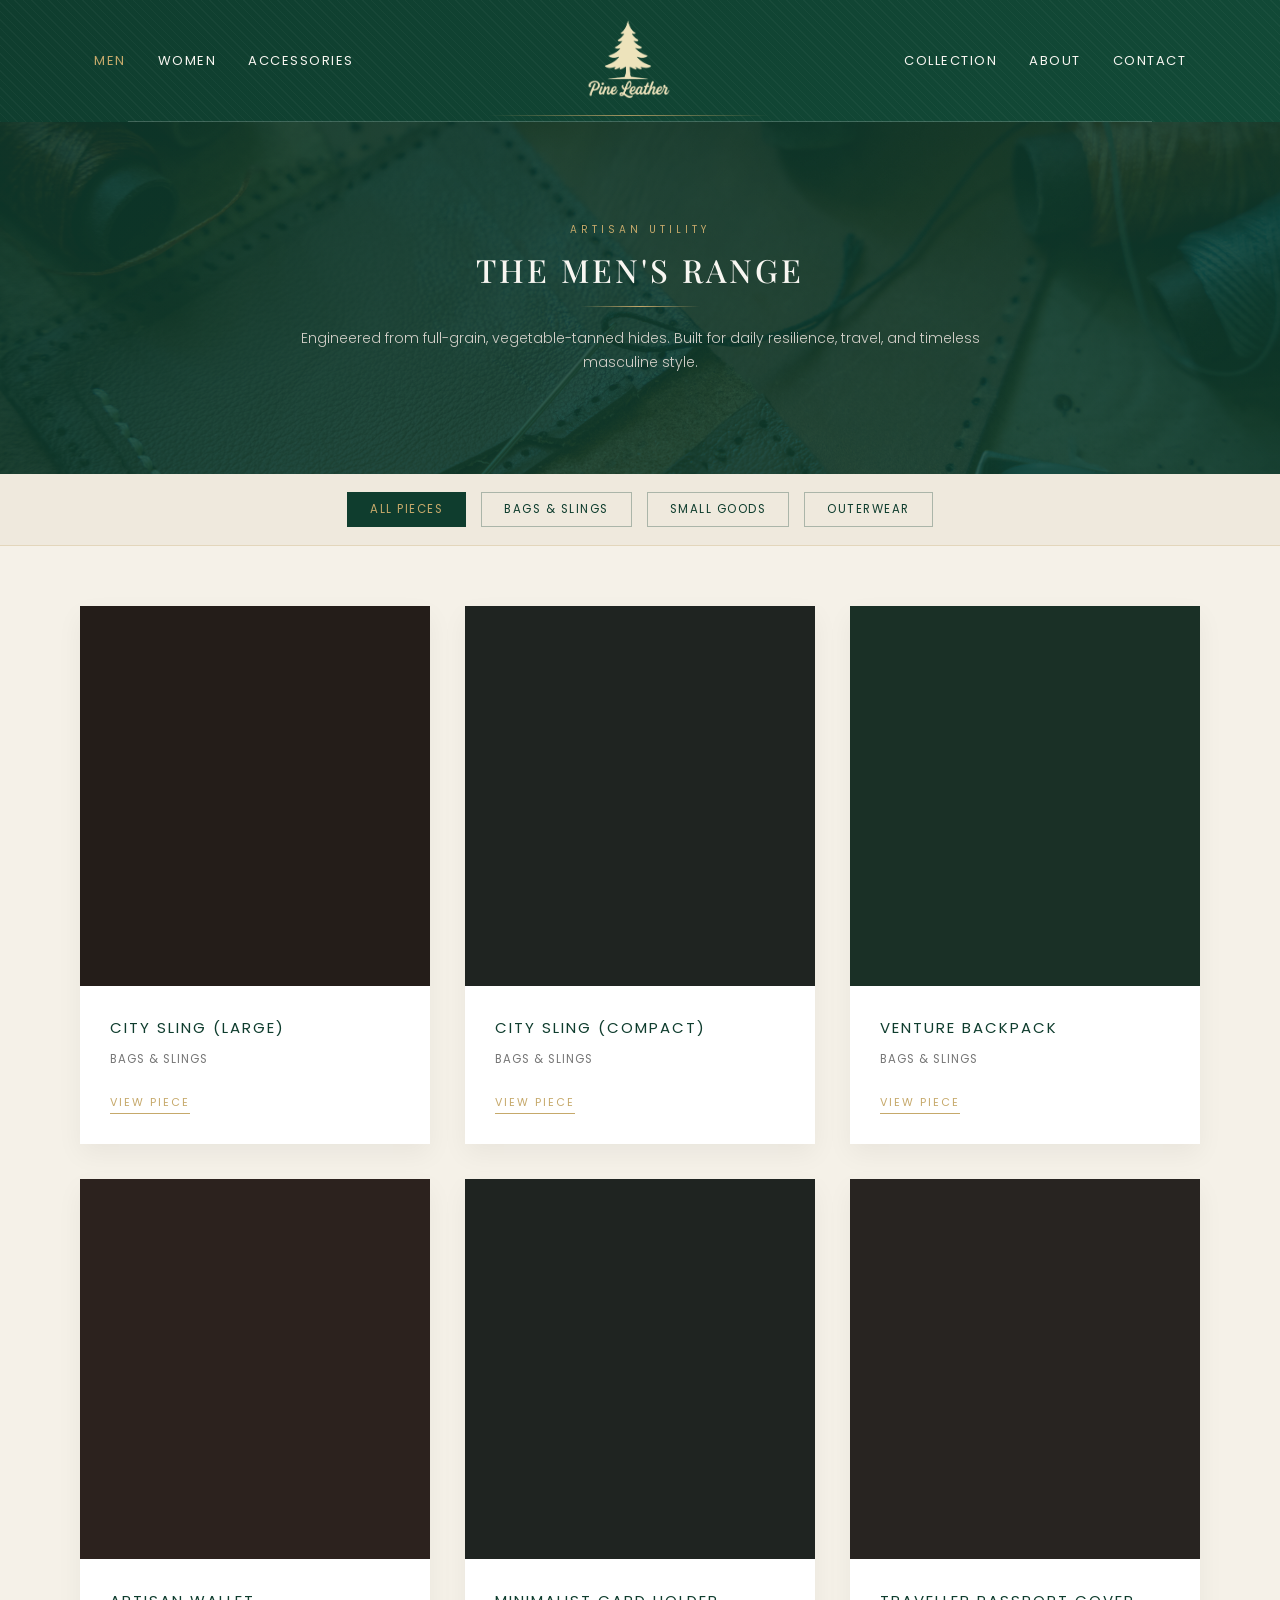
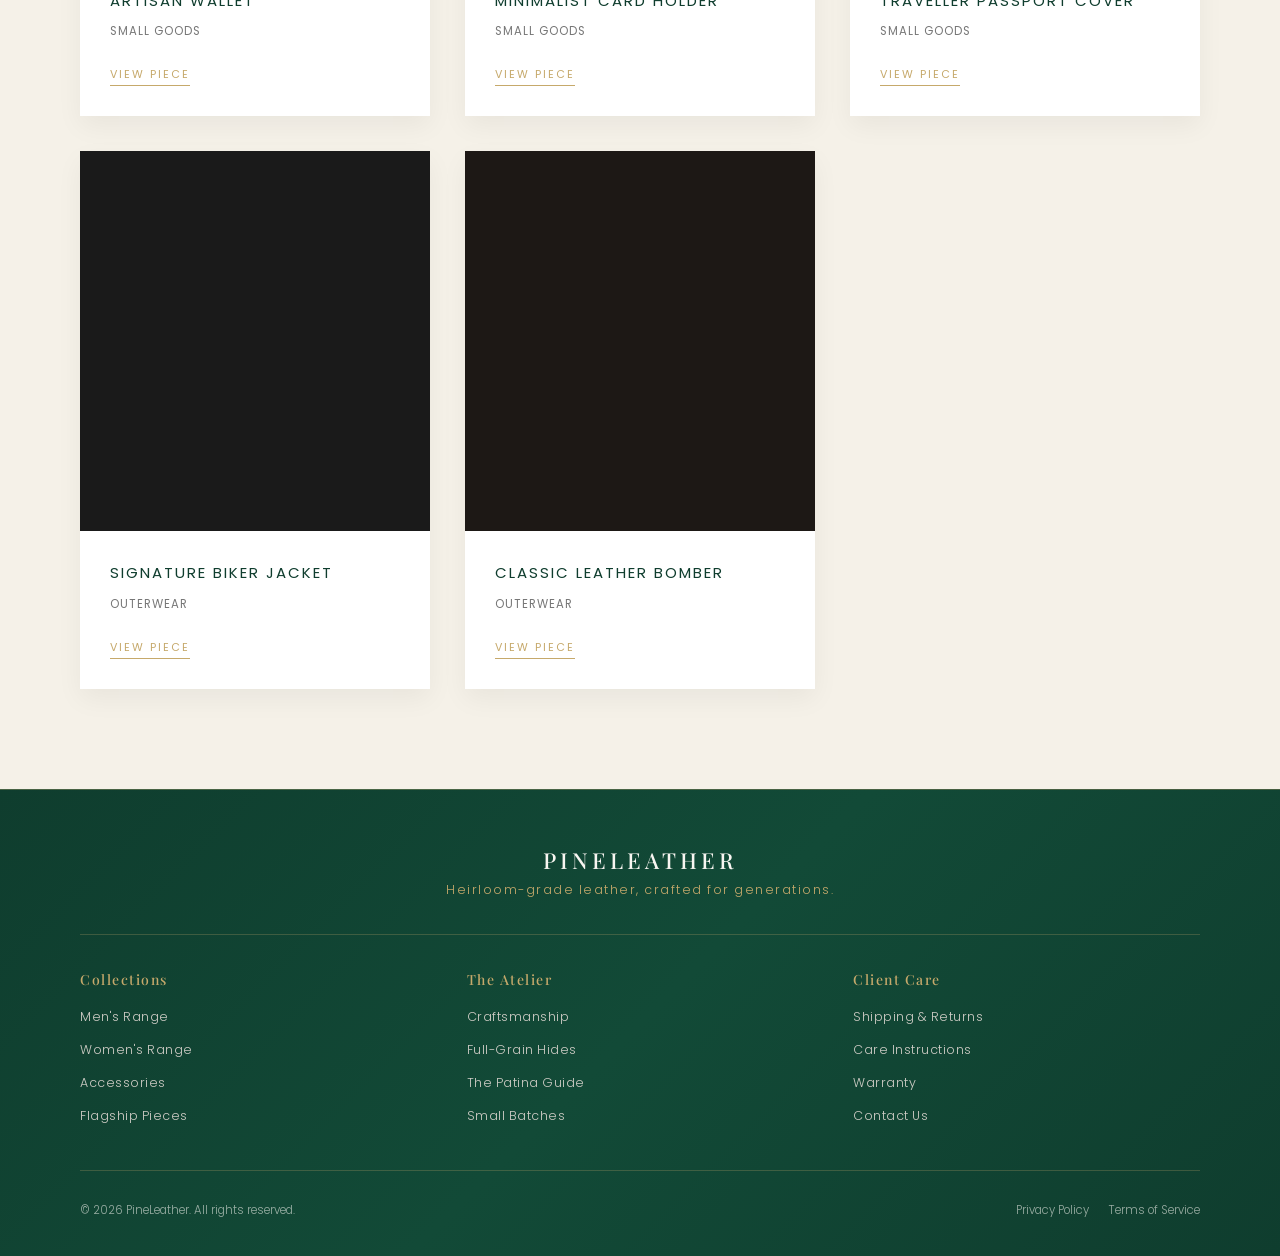
==== commit 0f40dfc1: "Add files via upload" ====
--- a/mens.html
+++ b/mens.html
@@ -144,7 +144,7 @@
     <!-- 2. FOOTER POCKET -->
     <div id="site-footer"></div>
 
-    <!-- FILTER, PARTIAL LOADER & LOCAL FILE LINK HANDLER SCRIPT -->
+    <!-- FILTER, PARTIAL LOADER, ACTIVE NAV & LOCAL FILE LINK HANDLER SCRIPT -->
     <script>
         function filterProducts(category, button) {
             const buttons = document.querySelectorAll('.filter-btn');
@@ -170,6 +170,16 @@
             }
         }
 
+        function highlightActiveNav() {
+            const currentPage = window.location.pathname.replace(/\/$/, '').split('/').pop().replace('.html', '');
+            document.querySelectorAll('.nav-main-link').forEach(link => {
+                const linkPage = link.getAttribute('href').replace('.html', '').replace('/', '');
+                if (linkPage && linkPage === currentPage) {
+                    link.style.color = '#C6A96B';
+                }
+            });
+        }
+
         applyLocalLinks();
 
         fetch('header.html')
@@ -177,6 +187,7 @@
             .then(data => {
                 document.getElementById('site-header').innerHTML = data;
                 applyLocalLinks();
+                highlightActiveNav();
             });
 
         fetch('footer.html')
--- a/style.css
+++ b/style.css
@@ -3,6 +3,13 @@
     font-family: 'Poppins', sans-serif;
     background-color: #F5F1E8; /* warm cream */
     color: #0F3D2E;
+}
+
+/* MAKES THE MODULAR HEADER POCKET STICKY */
+#site-header {
+    position: sticky;
+    top: 0;
+    z-index: 1000;
 }
 
 /* NAVBAR */
